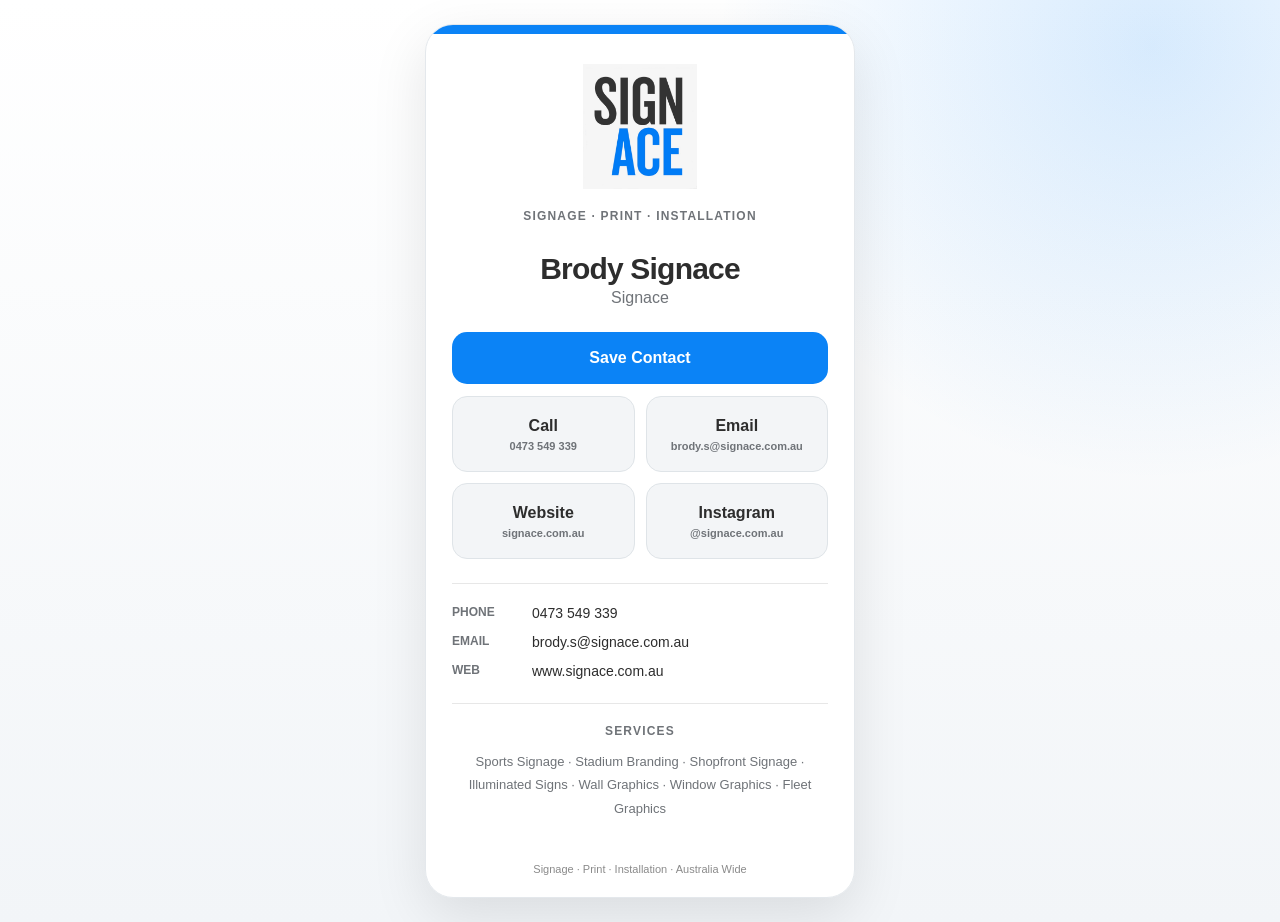
==== brody.html @ 581e54ff "Add files via upload" ====
<!DOCTYPE html>

<html lang="en">
<head>
<meta charset="utf-8"/>
<meta content="width=device-width, initial-scale=1, viewport-fit=cover" name="viewport"/>
<meta content="#0b83f6" name="theme-color"/>
<meta content="Contact Brody Signace at Signace" name="description"/>
<title>Brody Signace | Signace</title>
<style>
    :root {
      --black: #2d2d2d;
      --blue: #0b83f6;
      --white: #ffffff;
      --grey: #f3f5f7;
      --muted: #6f7378;
    }
    * { box-sizing: border-box; }
    body {
      margin: 0;
      min-height: 100vh;
      font-family: Inter, -apple-system, BlinkMacSystemFont, "Segoe UI", Arial, sans-serif;
      color: var(--black);
      background:
        radial-gradient(circle at 90% 5%, rgba(11,131,246,.16), transparent 30%),
        linear-gradient(180deg, #fff 0%, #f2f5f8 100%);
      display: grid;
      place-items: center;
      padding: 24px;
    }
    .card {
      width: min(100%, 430px);
      background: rgba(255,255,255,.97);
      border: 1px solid #e4e8ec;
      border-radius: 28px;
      box-shadow: 0 18px 55px rgba(0,0,0,.10);
      overflow: hidden;
    }
    .topbar {
      height: 9px;
      background: var(--blue);
    }
    .content { padding: 30px 26px 26px; }
    .logo-wrap {
      display: flex;
      justify-content: center;
      margin-bottom: 20px;
    }
    .logo {
      width: 150px;
      max-height: 125px;
      object-fit: contain;
      display: block;
    }
    .eyebrow {
      text-align: center;
      color: var(--muted);
      font-size: 12px;
      font-weight: 700;
      letter-spacing: 1.2px;
      text-transform: uppercase;
    }
    h1 {
      margin: 29px 0 3px;
      font-size: 30px;
      letter-spacing: -.8px;
      text-align: center;
    }
    .company {
      margin: 0 0 25px;
      color: var(--muted);
      font-size: 16px;
      text-align: center;
    }
    .primary {
      display: block;
      width: 100%;
      padding: 17px 20px;
      border-radius: 15px;
      background: var(--blue);
      color: var(--white);
      text-align: center;
      text-decoration: none;
      font-weight: 800;
      font-size: 16px;
      margin-bottom: 12px;
    }
    .primary:hover { filter: brightness(.94); }
    .grid {
      display: grid;
      grid-template-columns: 1fr 1fr;
      gap: 11px;
    }
    .action {
      min-height: 76px;
      border: 1px solid #dfe4e8;
      border-radius: 15px;
      padding: 14px 10px;
      display: flex;
      flex-direction: column;
      justify-content: center;
      gap: 5px;
      color: var(--black);
      background: var(--grey);
      text-align: center;
      text-decoration: none;
      font-weight: 800;
    }
    .action small {
      color: var(--muted);
      font-size: 11px;
      font-weight: 600;
    }
    .details {
      margin-top: 24px;
      padding-top: 21px;
      border-top: 1px solid #e7e7e7;
      display: grid;
      gap: 13px;
    }
    .detail {
      display: grid;
      grid-template-columns: 70px 1fr;
      gap: 10px;
      align-items: start;
      font-size: 14px;
    }
    .detail strong {
      font-size: 12px;
      color: var(--muted);
      text-transform: uppercase;
    }
    .detail a {
      color: var(--black);
      text-decoration: none;
      overflow-wrap: anywhere;
    }
    footer {
      padding: 17px 26px 22px;
      text-align: center;
      color: #8a8a8a;
      font-size: 11px;
    }
  </style>
</head>
<body>
<main class="card">
<div class="topbar"></div>
<div class="content">
<div class="logo-wrap">
<img alt="Signace logo" class="logo" src="[data-uri]"/>
</div>







<div class="eyebrow">Signage · Print · Installation</div>
<h1>Brody Signace</h1>
<p class="company">Signace</p>
<a class="primary" href="brody.vcf">Save Contact</a>
<div class="grid">
<a class="action" href="tel:+61473549339">
          Call
          <small>0473 549 339</small>
</a>
<a class="action" href="mailto:brody.s@signace.com.au">
          Email
          <small>brody.s@signace.com.au</small>
</a>
<a class="action" href="https://www.signace.com.au/" rel="noopener" target="_blank">
          Website
          <small>signace.com.au</small>
</a>
<a class="action" href="https://www.instagram.com/signace.com.au/" rel="noopener" target="_blank">
          Instagram
          <small>@signace.com.au</small>
</a>
</div>
<div class="details">
<div class="detail">
<strong>Phone</strong>
<a href="tel:+61473549339">0473 549 339</a>
</div>
<div class="detail">
<strong>Email</strong>
<a href="mailto:brody.s@signace.com.au">brody.s@signace.com.au</a>
</div>
<div class="detail">
<strong>Web</strong>
<a href="https://www.signace.com.au/" rel="noopener" target="_blank">www.signace.com.au</a>
</div>
</div>
<div style="margin-top:24px;padding-top:20px;border-top:1px solid #e7e7e7;">
<div class="eyebrow" style="margin-bottom:12px;">Services</div>
<div style="font-size:13px;line-height:1.8;text-align:center;color:#6f7378;">
          Sports Signage · Stadium Branding · Shopfront Signage · Illuminated Signs · Wall Graphics · Window Graphics · Fleet Graphics
        </div>
</div>
</div>
<footer>Signage · Print · Installation · Australia Wide</footer>
</main>
</body>
</html>
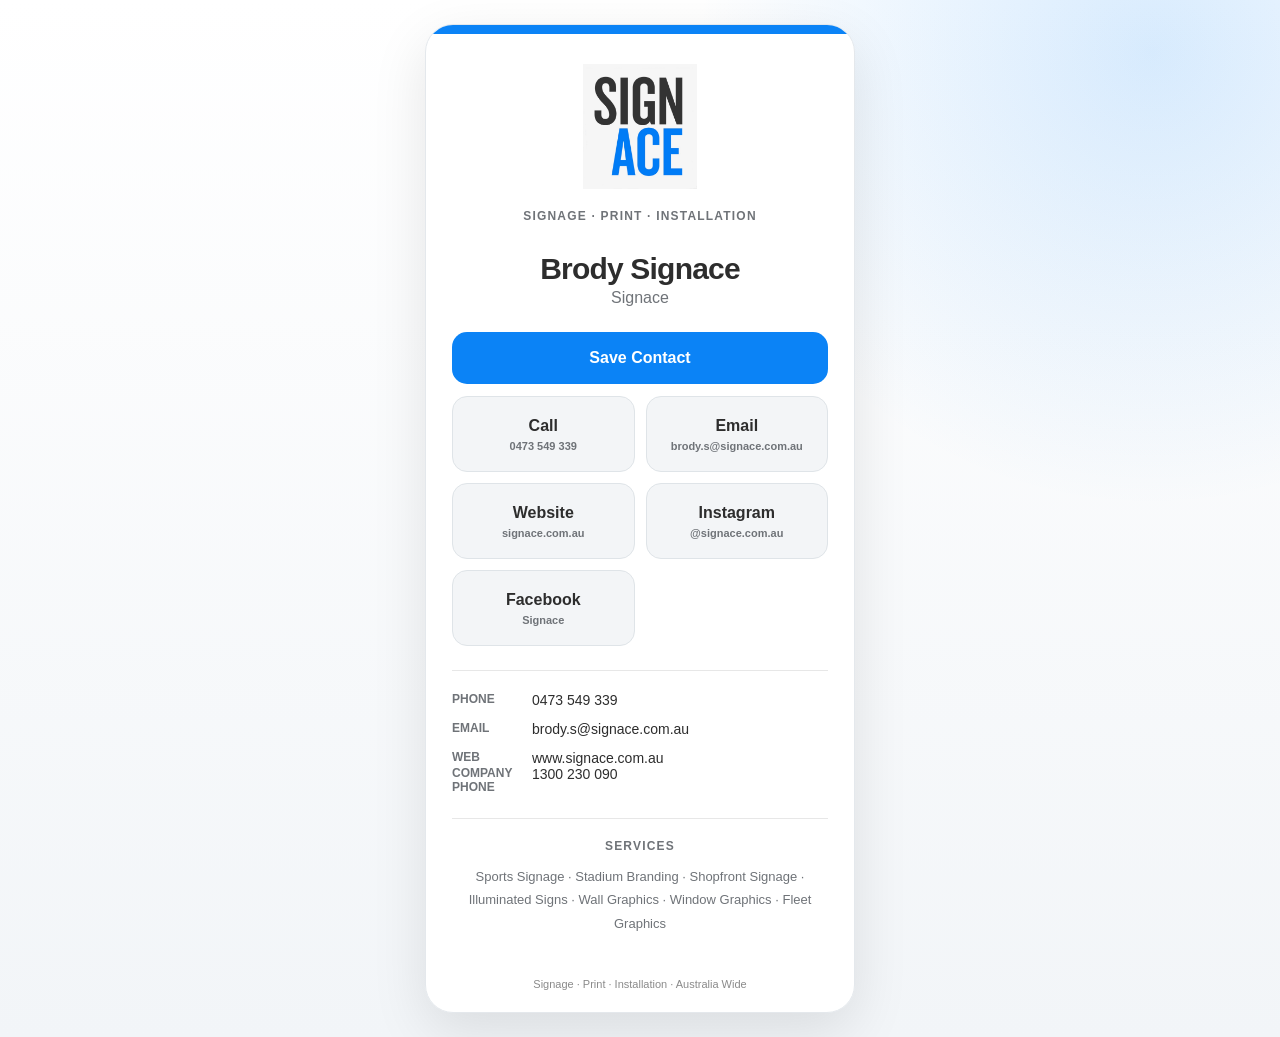
==== commit b7458cfb: "Add files via upload" ====
--- a/brody.html
+++ b/brody.html
@@ -150,13 +150,6 @@
 <div class="logo-wrap">
 <img alt="Signace logo" class="logo" src="[data-uri]"/>
 </div>
-
-
-
-
-
-
-
 <div class="eyebrow">Signage · Print · Installation</div>
 <h1>Brody Signace</h1>
 <p class="company">Signace</p>
@@ -178,7 +171,10 @@
           Instagram
           <small>@signace.com.au</small>
 </a>
-</div>
+<a class="action" href="https://www.facebook.com/share/19CcYpRZxw/?mibextid=wwXIfr" rel="noopener" target="_blank">
+              Facebook
+              <small>Signace</small>
+</a></div>
 <div class="details">
 <div class="detail">
 <strong>Phone</strong>
@@ -192,6 +188,10 @@
 <strong>Web</strong>
 <a href="https://www.signace.com.au/" rel="noopener" target="_blank">www.signace.com.au</a>
 </div>
+</div>
+<div class="detail">
+<strong>Company Phone</strong>
+<a href="tel:1300230090">1300 230 090</a>
 </div>
 <div style="margin-top:24px;padding-top:20px;border-top:1px solid #e7e7e7;">
 <div class="eyebrow" style="margin-bottom:12px;">Services</div>
